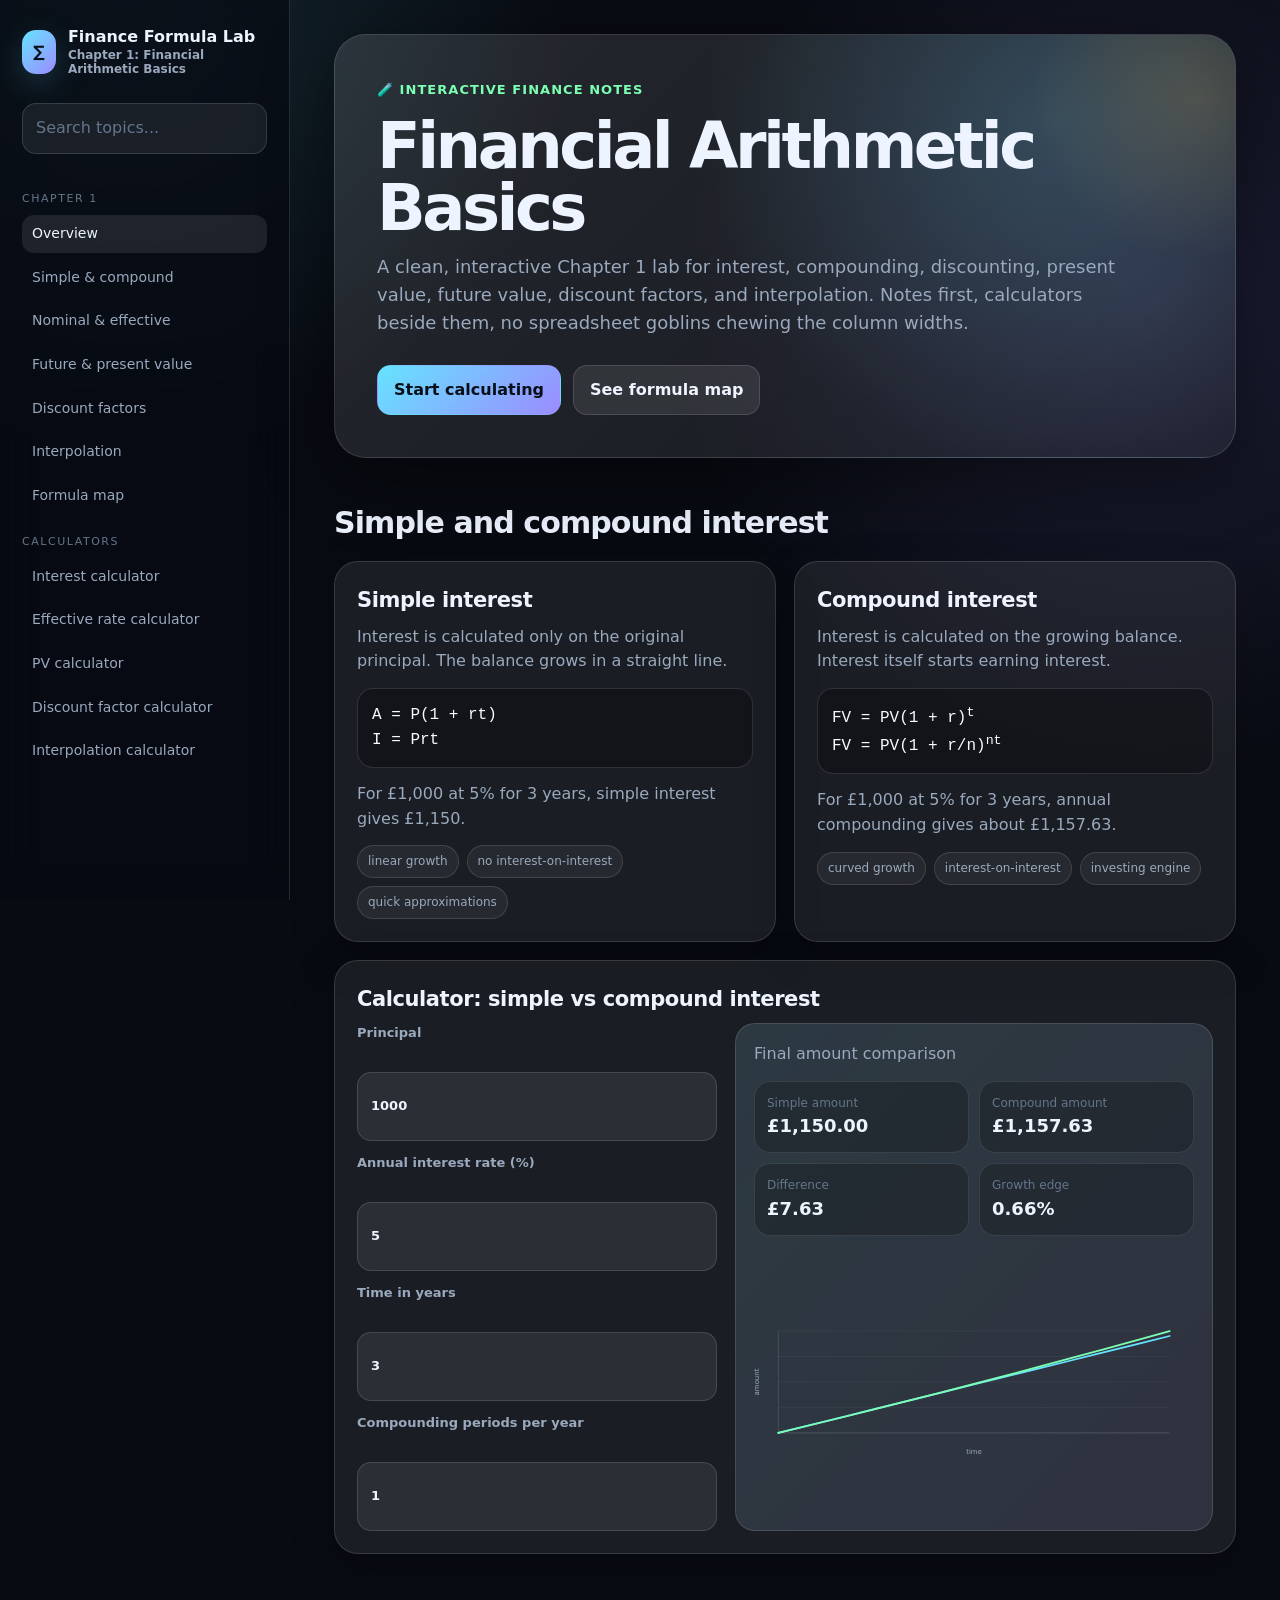
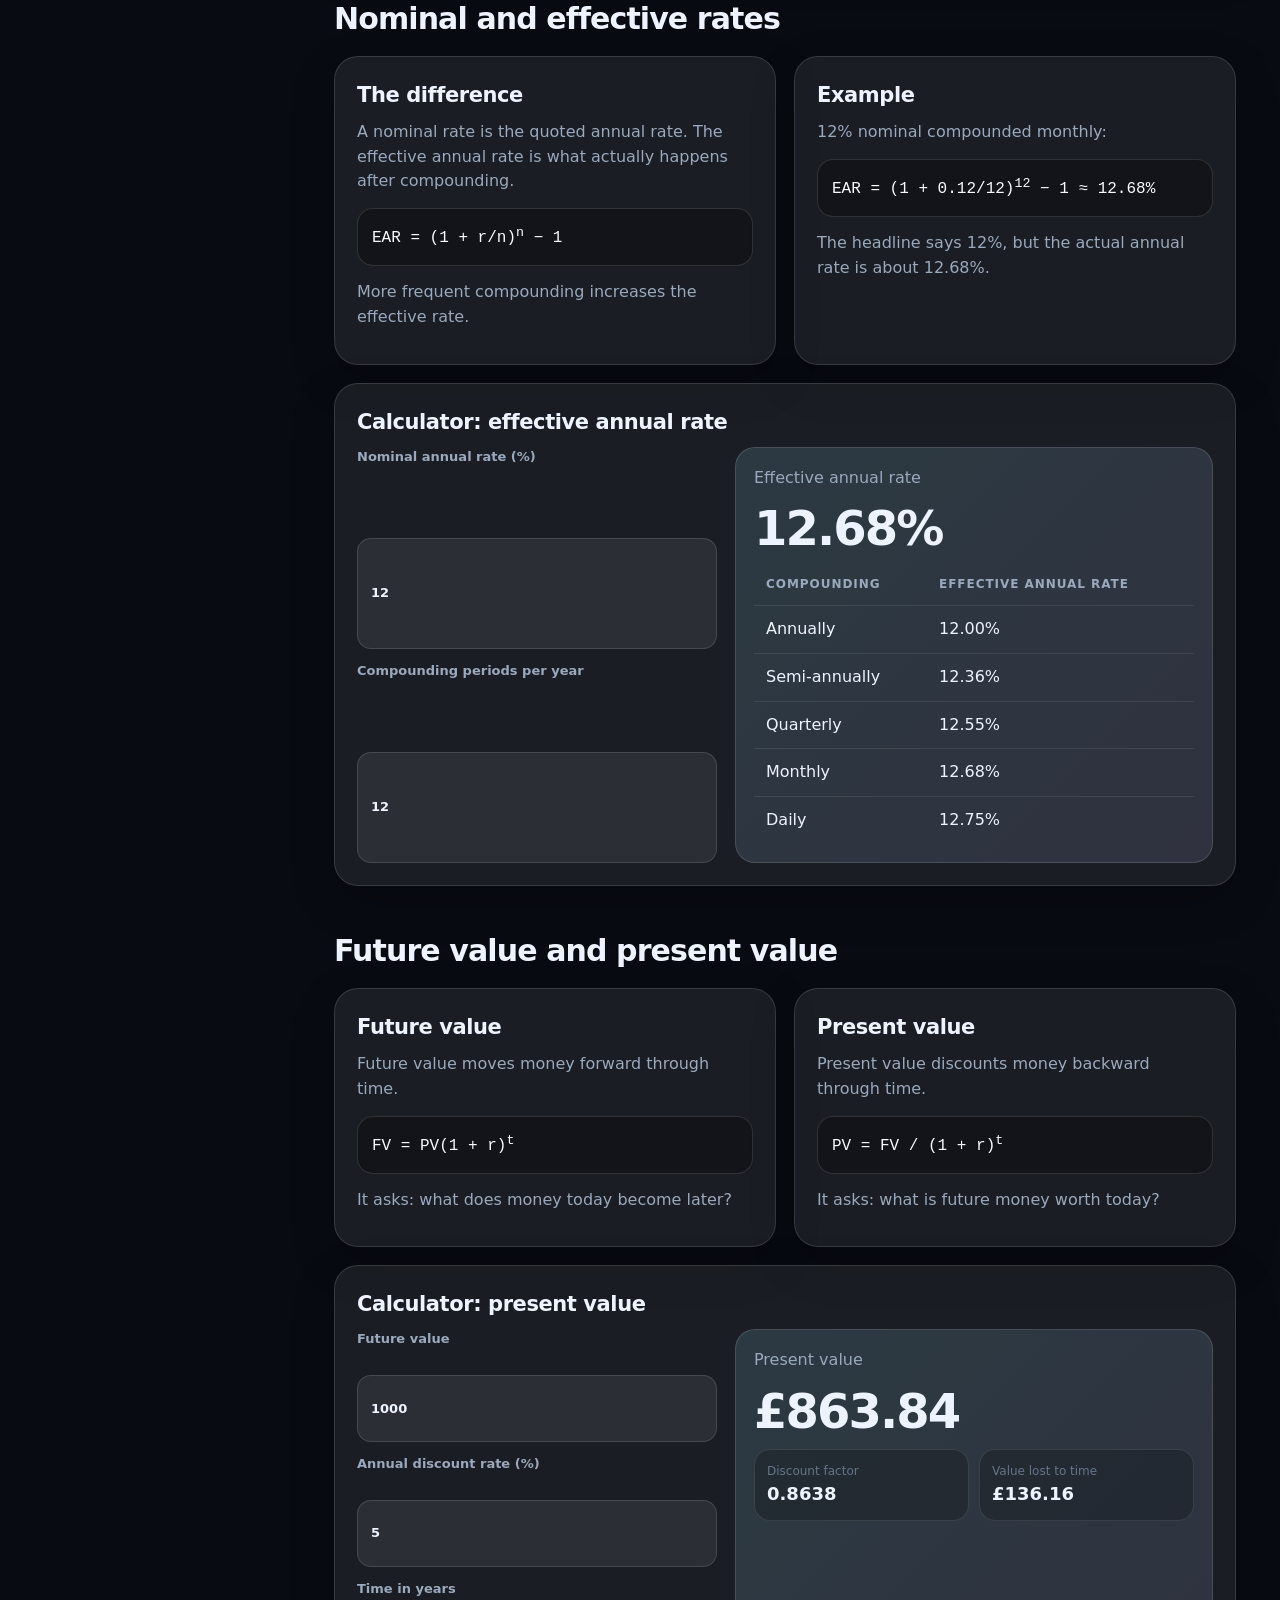
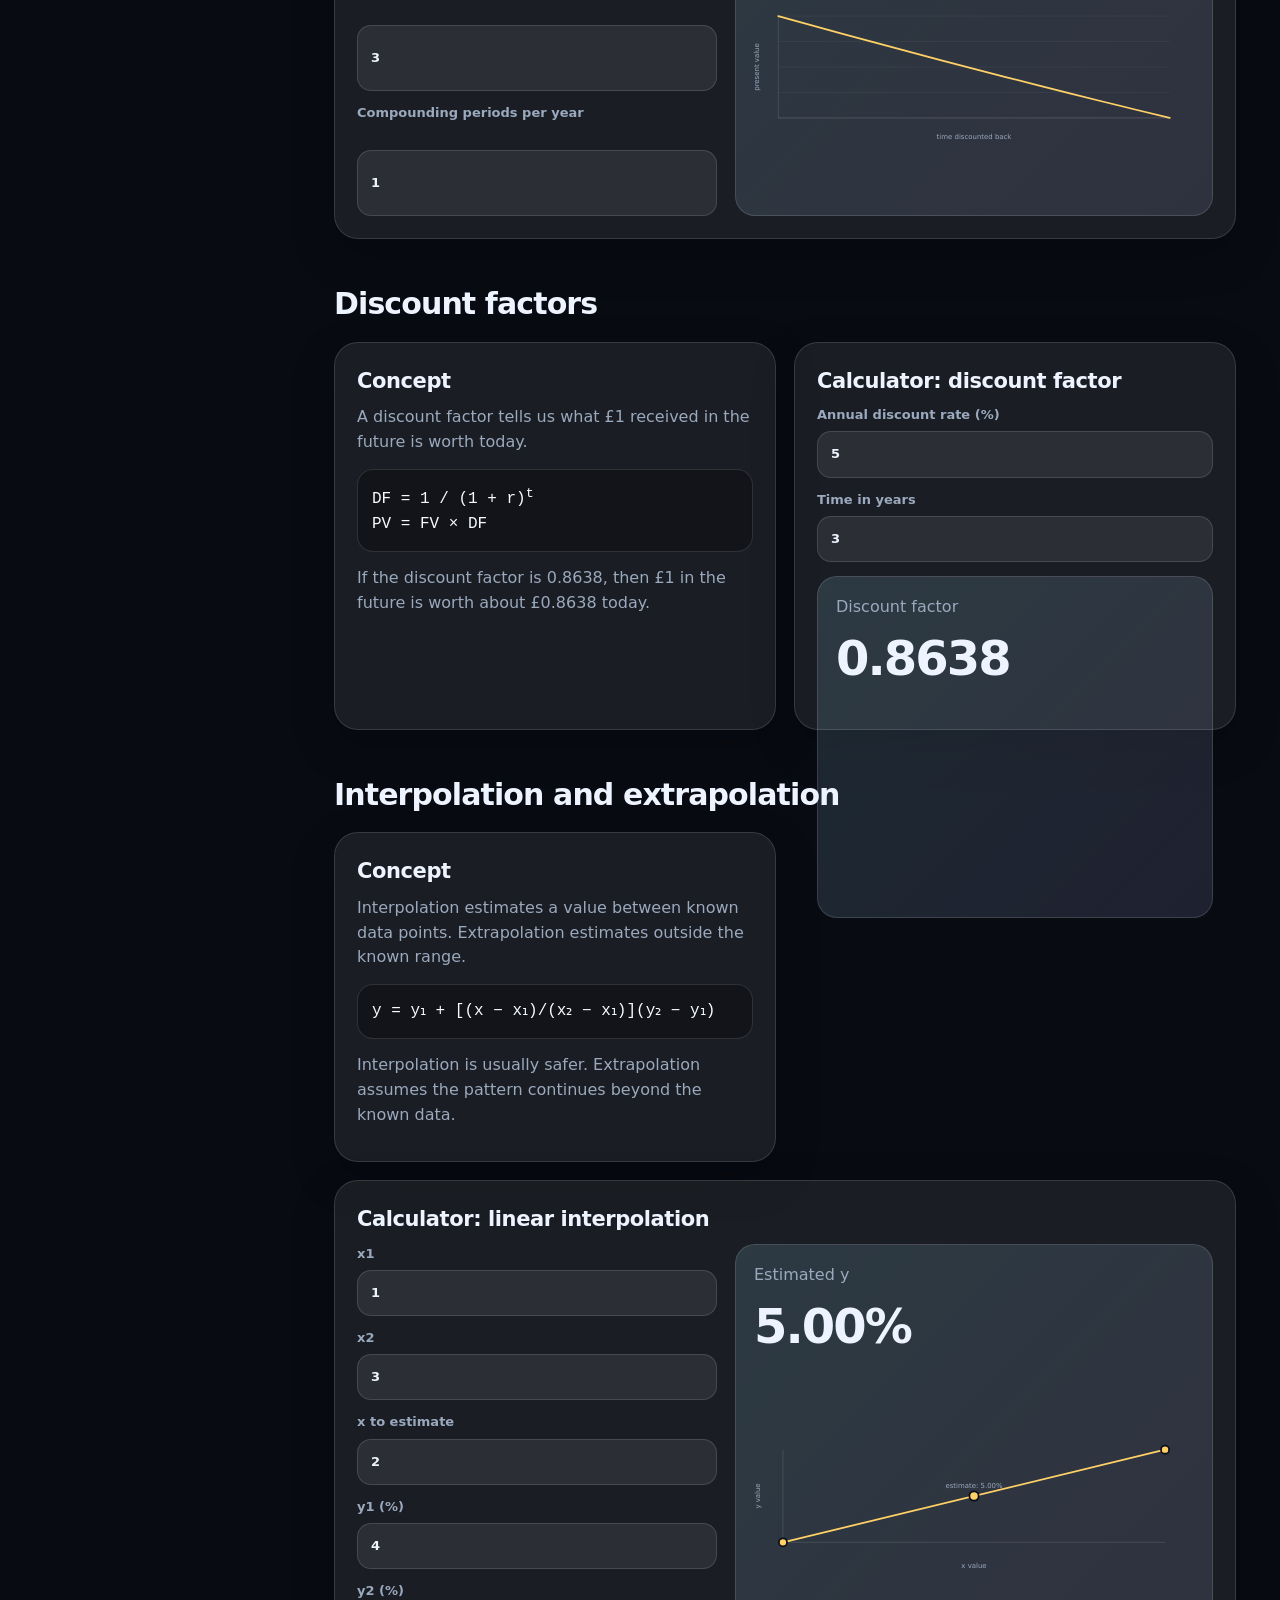
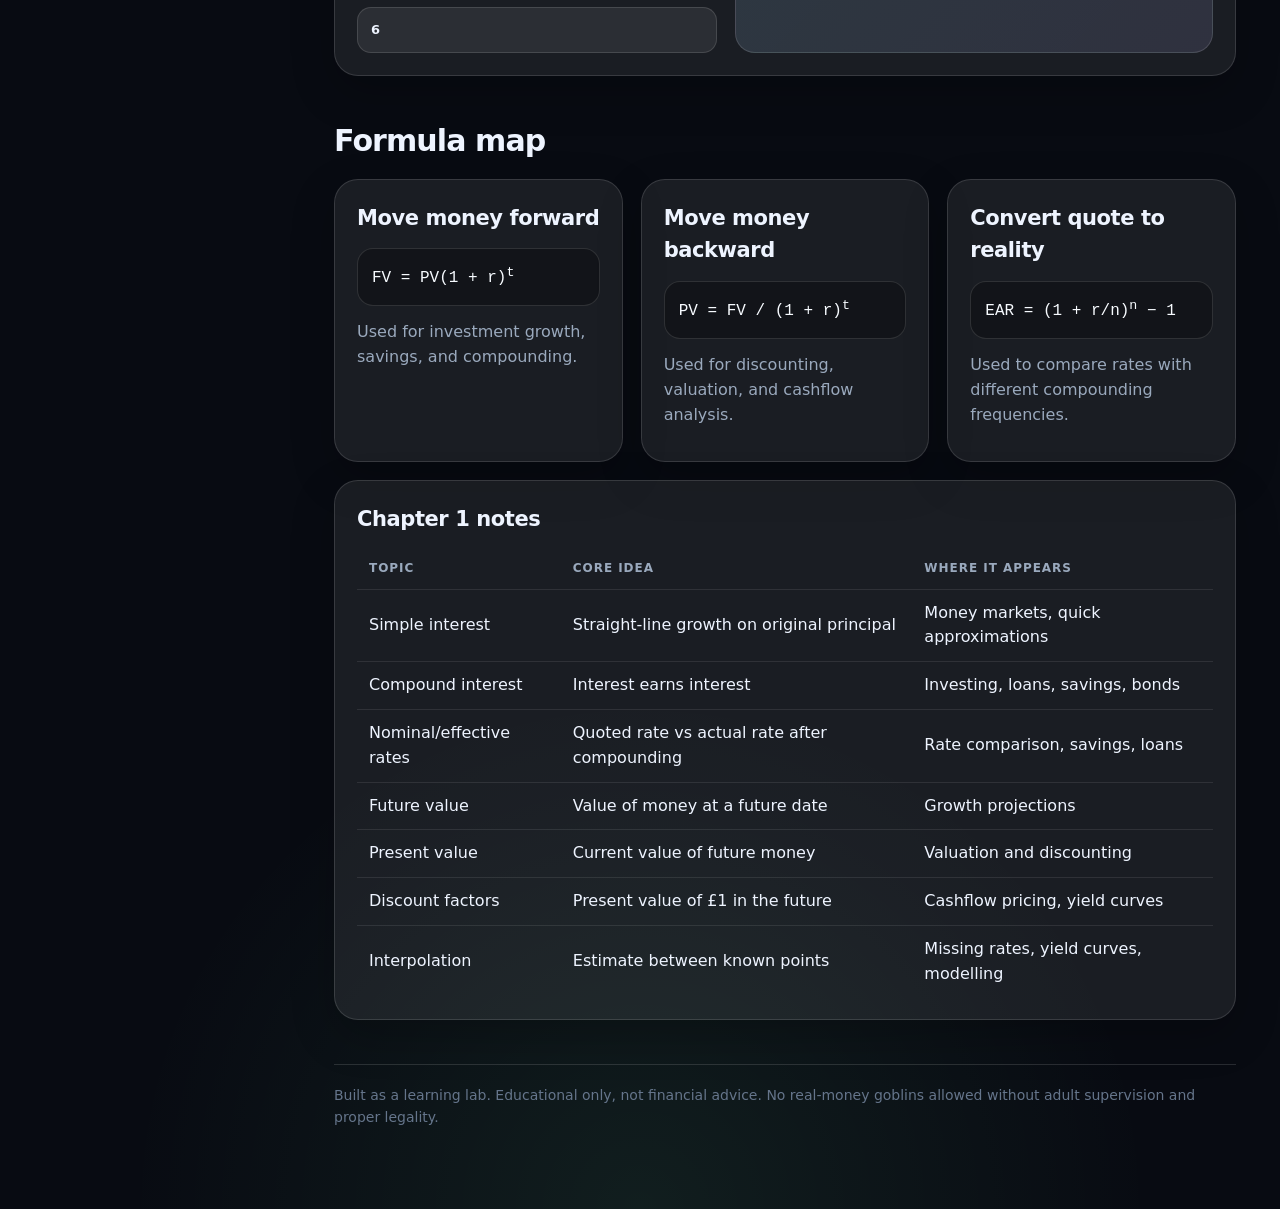
==== index.html @ b5449aef "Rename index(3).html to index.html" ====
<!doctype html>
<html lang="en">
<head>
  <meta charset="utf-8" />
  <meta name="viewport" content="width=device-width, initial-scale=1" />
  <title>Finance Formula Lab | Chapter 1</title>
  <meta name="description" content="Interactive Chapter 1 finance arithmetic notes and calculators." />

  <style>
    :root {
      --bg: #080b12;
      --panel: rgba(255,255,255,0.075);
      --panel-2: rgba(255,255,255,0.11);
      --panel-3: rgba(255,255,255,0.16);
      --text: #eef4ff;
      --muted: #9aa9bd;
      --faint: #65758b;
      --line: rgba(255,255,255,0.13);
      --blue: #66e3ff;
      --violet: #9b8cff;
      --green: #7CFFB2;
      --gold: #ffd166;
      --red: #ff6b7a;
      --shadow: 0 20px 70px rgba(0,0,0,0.45);
      --radius: 24px;
      --mono: ui-monospace, SFMono-Regular, Menlo, Monaco, Consolas, "Liberation Mono", monospace;
      --sans: Inter, ui-sans-serif, system-ui, -apple-system, BlinkMacSystemFont, "Segoe UI", sans-serif;
    }

    * { box-sizing: border-box; }
    html { scroll-behavior: smooth; }
    body {
      margin: 0;
      font-family: var(--sans);
      background:
        radial-gradient(circle at 10% 0%, rgba(102, 227, 255, 0.13), transparent 28rem),
        radial-gradient(circle at 90% 5%, rgba(155, 140, 255, 0.14), transparent 30rem),
        radial-gradient(circle at 50% 100%, rgba(124, 255, 178, 0.08), transparent 32rem),
        var(--bg);
      color: var(--text);
      line-height: 1.55;
    }

    a { color: inherit; text-decoration: none; }
    .shell { min-height: 100vh; display: grid; grid-template-columns: 290px 1fr; }
    .sidebar {
      position: sticky;
      top: 0;
      height: 100vh;
      padding: 28px 22px;
      border-right: 1px solid var(--line);
      background: rgba(8, 11, 18, 0.72);
      backdrop-filter: blur(22px);
      overflow-y: auto;
    }

    .brand {
      display: flex;
      align-items: center;
      gap: 12px;
      margin-bottom: 26px;
    }
    .logo {
      width: 44px;
      height: 44px;
      display: grid;
      place-items: center;
      border-radius: 14px;
      background: linear-gradient(135deg, var(--blue), var(--violet));
      color: #071018;
      font-weight: 900;
      box-shadow: 0 10px 30px rgba(102,227,255,0.18);
    }
    .brand h1 { font-size: 16px; line-height: 1.15; margin: 0; }
    .brand span { display: block; color: var(--muted); font-size: 12px; margin-top: 3px; }

    .search {
      width: 100%;
      padding: 12px 13px;
      border-radius: 14px;
      border: 1px solid var(--line);
      background: rgba(255,255,255,0.07);
      color: var(--text);
      outline: none;
      margin-bottom: 18px;
    }
    .search::placeholder { color: var(--faint); }

    .nav-title {
      font-size: 11px;
      color: var(--faint);
      text-transform: uppercase;
      letter-spacing: .14em;
      margin: 18px 0 8px;
    }
    .nav {
      display: grid;
      gap: 6px;
    }
    .nav a {
      color: var(--muted);
      padding: 8px 10px;
      border-radius: 12px;
      font-size: 14px;
    }
    .nav a:hover,
    .nav a.active {
      background: rgba(255,255,255,0.09);
      color: var(--text);
    }

    main {
      padding: 34px 44px 80px;
      max-width: 1240px;
      width: 100%;
      margin: 0 auto;
    }

    .hero {
      padding: 42px;
      border: 1px solid var(--line);
      background:
        linear-gradient(135deg, rgba(255,255,255,0.12), rgba(255,255,255,0.055)),
        radial-gradient(circle at 80% 20%, rgba(102,227,255,.18), transparent 22rem);
      border-radius: calc(var(--radius) + 8px);
      box-shadow: var(--shadow);
      position: relative;
      overflow: hidden;
    }
    .hero::after {
      content: "";
      position: absolute;
      width: 340px;
      height: 340px;
      border-radius: 999px;
      background: radial-gradient(circle, rgba(255,209,102,.16), transparent 68%);
      right: -130px;
      top: -110px;
      pointer-events: none;
    }
    .eyebrow {
      display: inline-flex;
      gap: 8px;
      align-items: center;
      color: var(--green);
      font-size: 13px;
      font-weight: 700;
      letter-spacing: .08em;
      text-transform: uppercase;
      margin-bottom: 16px;
    }
    .hero h2 {
      font-size: clamp(34px, 5vw, 68px);
      margin: 0 0 14px;
      line-height: .96;
      letter-spacing: -0.055em;
    }
    .hero p {
      max-width: 760px;
      color: var(--muted);
      font-size: 18px;
      margin: 0;
    }
    .hero-actions {
      display: flex;
      gap: 12px;
      flex-wrap: wrap;
      margin-top: 28px;
    }
    .button {
      border: 1px solid var(--line);
      background: rgba(255,255,255,0.09);
      padding: 12px 16px;
      border-radius: 14px;
      color: var(--text);
      font-weight: 800;
      cursor: pointer;
      transition: transform .15s ease, background .15s ease;
    }
    .button:hover { transform: translateY(-1px); background: rgba(255,255,255,0.14); }
    .button.primary {
      background: linear-gradient(135deg, var(--blue), var(--violet));
      color: #071018;
      border-color: transparent;
    }

    .section {
      margin-top: 34px;
      padding-top: 8px;
    }
    .section h3 {
      font-size: 30px;
      margin: 0 0 14px;
      letter-spacing: -0.03em;
    }
    .grid {
      display: grid;
      grid-template-columns: repeat(12, 1fr);
      gap: 18px;
    }
    .card {
      grid-column: span 6;
      border: 1px solid var(--line);
      background: var(--panel);
      border-radius: var(--radius);
      padding: 22px;
      box-shadow: 0 16px 44px rgba(0,0,0,0.22);
    }
    .card.full { grid-column: 1 / -1; }
    .card.third { grid-column: span 4; }
    .card h4 {
      font-size: 21px;
      margin: 0 0 8px;
      letter-spacing: -0.02em;
    }
    .card p { color: var(--muted); margin: 0 0 12px; }
    .formula {
      font-family: var(--mono);
      background: rgba(0,0,0,0.28);
      border: 1px solid rgba(255,255,255,0.12);
      border-radius: 16px;
      padding: 14px;
      color: #f7fbff;
      overflow-x: auto;
      margin: 14px 0;
    }
    .pill-row { display: flex; flex-wrap: wrap; gap: 8px; margin-top: 14px; }
    .pill {
      font-size: 12px;
      color: var(--muted);
      border: 1px solid var(--line);
      background: rgba(255,255,255,0.055);
      padding: 6px 10px;
      border-radius: 999px;
    }

    .calc {
      display: grid;
      grid-template-columns: minmax(260px, 360px) 1fr;
      gap: 18px;
      align-items: stretch;
    }
    .inputs {
      display: grid;
      gap: 12px;
    }
    label {
      display: grid;
      gap: 6px;
      color: var(--muted);
      font-size: 13px;
      font-weight: 700;
    }
    input {
      width: 100%;
      padding: 12px 13px;
      border-radius: 14px;
      border: 1px solid var(--line);
      background: rgba(255,255,255,0.08);
      color: var(--text);
      outline: none;
      font: inherit;
    }
    input:focus { border-color: rgba(102,227,255,0.55); box-shadow: 0 0 0 4px rgba(102,227,255,0.08); }
    .result-panel {
      border: 1px solid var(--line);
      background:
        linear-gradient(135deg, rgba(102,227,255,0.09), rgba(155,140,255,0.08)),
        rgba(255,255,255,0.055);
      border-radius: 20px;
      padding: 18px;
      min-height: 100%;
    }
    .big-number {
      font-size: clamp(28px, 4vw, 48px);
      line-height: 1;
      letter-spacing: -0.04em;
      margin: 8px 0 6px;
      font-weight: 900;
    }
    .sub-number { color: var(--muted); margin-bottom: 14px; }
    .mini-grid {
      display: grid;
      grid-template-columns: repeat(2, minmax(0,1fr));
      gap: 10px;
      margin-top: 14px;
    }
    .metric {
      padding: 12px;
      border-radius: 16px;
      background: rgba(0,0,0,0.22);
      border: 1px solid rgba(255,255,255,0.1);
    }
    .metric span { display: block; color: var(--faint); font-size: 12px; }
    .metric strong { font-size: 18px; }

    svg.chart {
      width: 100%;
      height: 260px;
      display: block;
      overflow: visible;
      margin-top: 16px;
    }
    .axis { stroke: rgba(255,255,255,0.20); stroke-width: 1; }
    .gridline { stroke: rgba(255,255,255,0.08); stroke-width: 1; }
    .line-blue { fill: none; stroke: var(--blue); stroke-width: 3; stroke-linecap: round; stroke-linejoin: round; }
    .line-green { fill: none; stroke: var(--green); stroke-width: 3; stroke-linecap: round; stroke-linejoin: round; }
    .line-gold { fill: none; stroke: var(--gold); stroke-width: 3; stroke-linecap: round; stroke-linejoin: round; }
    .dot { fill: var(--gold); stroke: #0b0f17; stroke-width: 3; }
    .chart-label { fill: var(--muted); font: 12px var(--sans); }

    table {
      width: 100%;
      border-collapse: collapse;
      margin-top: 12px;
      overflow: hidden;
      border-radius: 16px;
    }
    th, td {
      padding: 11px 12px;
      border-bottom: 1px solid rgba(255,255,255,0.09);
      text-align: left;
    }
    th { color: var(--muted); font-size: 12px; text-transform: uppercase; letter-spacing: .08em; }
    td { color: var(--text); }
    tr:last-child td { border-bottom: 0; }

    .note {
      border-left: 4px solid var(--blue);
      padding: 12px 14px;
      background: rgba(102,227,255,0.07);
      border-radius: 0 16px 16px 0;
      color: var(--muted);
    }

    .footer {
      margin-top: 44px;
      color: var(--faint);
      border-top: 1px solid var(--line);
      padding-top: 20px;
      font-size: 14px;
    }

    @media (max-width: 980px) {
      .shell { grid-template-columns: 1fr; }
      .sidebar { position: relative; height: auto; }
      main { padding: 22px; }
      .card, .card.third { grid-column: 1 / -1; }
      .calc { grid-template-columns: 1fr; }
    }
  </style>
</head>

<body>
  <div class="shell">
    <aside class="sidebar">
      <div class="brand">
        <div class="logo">∑</div>
        <h1>Finance Formula Lab <span>Chapter 1: Financial Arithmetic Basics</span></h1>
      </div>

      <input class="search" id="searchBox" placeholder="Search topics..." />

      <div class="nav-title">Chapter 1</div>
      <nav class="nav" id="nav">
        <a href="#overview">Overview</a>
        <a href="#simple-compound">Simple & compound</a>
        <a href="#nominal-effective">Nominal & effective</a>
        <a href="#fv-pv">Future & present value</a>
        <a href="#discount-factors">Discount factors</a>
        <a href="#interpolation">Interpolation</a>
        <a href="#glossary">Formula map</a>
      </nav>

      <div class="nav-title">Calculators</div>
      <nav class="nav">
        <a href="#calc-simple-compound">Interest calculator</a>
        <a href="#calc-effective">Effective rate calculator</a>
        <a href="#calc-pv">PV calculator</a>
        <a href="#calc-discount">Discount factor calculator</a>
        <a href="#calc-interpolation">Interpolation calculator</a>
      </nav>
    </aside>

    <main>
      <section class="hero" id="overview">
        <div class="eyebrow">🧪 Interactive finance notes</div>
        <h2>Financial Arithmetic Basics</h2>
        <p>
          A clean, interactive Chapter 1 lab for interest, compounding, discounting,
          present value, future value, discount factors, and interpolation. Notes first,
          calculators beside them, no spreadsheet goblins chewing the column widths.
        </p>
        <div class="hero-actions">
          <a class="button primary" href="#calc-simple-compound">Start calculating</a>
          <a class="button" href="#glossary">See formula map</a>
        </div>
      </section>

      <section class="section" id="simple-compound" data-topic="simple compound interest">
        <h3>Simple and compound interest</h3>
        <div class="grid">
          <article class="card">
            <h4>Simple interest</h4>
            <p>Interest is calculated only on the original principal. The balance grows in a straight line.</p>
            <div class="formula">A = P(1 + rt)<br>I = Prt</div>
            <p>For £1,000 at 5% for 3 years, simple interest gives £1,150.</p>
            <div class="pill-row">
              <span class="pill">linear growth</span>
              <span class="pill">no interest-on-interest</span>
              <span class="pill">quick approximations</span>
            </div>
          </article>

          <article class="card">
            <h4>Compound interest</h4>
            <p>Interest is calculated on the growing balance. Interest itself starts earning interest.</p>
            <div class="formula">FV = PV(1 + r)<sup>t</sup><br>FV = PV(1 + r/n)<sup>nt</sup></div>
            <p>For £1,000 at 5% for 3 years, annual compounding gives about £1,157.63.</p>
            <div class="pill-row">
              <span class="pill">curved growth</span>
              <span class="pill">interest-on-interest</span>
              <span class="pill">investing engine</span>
            </div>
          </article>

          <article class="card full" id="calc-simple-compound">
            <h4>Calculator: simple vs compound interest</h4>
            <div class="calc">
              <div class="inputs">
                <label>Principal
                  <input id="sc-principal" type="number" value="1000" step="50">
                </label>
                <label>Annual interest rate (%)
                  <input id="sc-rate" type="number" value="5" step="0.1">
                </label>
                <label>Time in years
                  <input id="sc-years" type="number" value="3" step="0.5">
                </label>
                <label>Compounding periods per year
                  <input id="sc-compounds" type="number" value="1" min="1" step="1">
                </label>
              </div>
              <div class="result-panel">
                <div class="sub-number">Final amount comparison</div>
                <div class="mini-grid">
                  <div class="metric"><span>Simple amount</span><strong id="sc-simple">£0.00</strong></div>
                  <div class="metric"><span>Compound amount</span><strong id="sc-compound">£0.00</strong></div>
                  <div class="metric"><span>Difference</span><strong id="sc-diff">£0.00</strong></div>
                  <div class="metric"><span>Growth edge</span><strong id="sc-edge">0.00%</strong></div>
                </div>
                <svg class="chart" id="sc-chart" viewBox="0 0 760 260" role="img" aria-label="Interest growth chart"></svg>
              </div>
            </div>
          </article>
        </div>
      </section>

      <section class="section" id="nominal-effective" data-topic="nominal effective rates">
        <h3>Nominal and effective rates</h3>
        <div class="grid">
          <article class="card">
            <h4>The difference</h4>
            <p>A nominal rate is the quoted annual rate. The effective annual rate is what actually happens after compounding.</p>
            <div class="formula">EAR = (1 + r/n)<sup>n</sup> − 1</div>
            <p>More frequent compounding increases the effective rate.</p>
          </article>

          <article class="card">
            <h4>Example</h4>
            <p>12% nominal compounded monthly:</p>
            <div class="formula">EAR = (1 + 0.12/12)<sup>12</sup> − 1 ≈ 12.68%</div>
            <p>The headline says 12%, but the actual annual rate is about 12.68%.</p>
          </article>

          <article class="card full" id="calc-effective">
            <h4>Calculator: effective annual rate</h4>
            <div class="calc">
              <div class="inputs">
                <label>Nominal annual rate (%)
                  <input id="er-rate" type="number" value="12" step="0.1">
                </label>
                <label>Compounding periods per year
                  <input id="er-n" type="number" value="12" min="1" step="1">
                </label>
              </div>
              <div class="result-panel">
                <div class="sub-number">Effective annual rate</div>
                <div class="big-number" id="er-output">0.00%</div>
                <table>
                  <thead><tr><th>Compounding</th><th>Effective annual rate</th></tr></thead>
                  <tbody id="er-table"></tbody>
                </table>
              </div>
            </div>
          </article>
        </div>
      </section>

      <section class="section" id="fv-pv" data-topic="future value present value time value of money">
        <h3>Future value and present value</h3>
        <div class="grid">
          <article class="card">
            <h4>Future value</h4>
            <p>Future value moves money forward through time.</p>
            <div class="formula">FV = PV(1 + r)<sup>t</sup></div>
            <p>It asks: what does money today become later?</p>
          </article>

          <article class="card">
            <h4>Present value</h4>
            <p>Present value discounts money backward through time.</p>
            <div class="formula">PV = FV / (1 + r)<sup>t</sup></div>
            <p>It asks: what is future money worth today?</p>
          </article>

          <article class="card full" id="calc-pv">
            <h4>Calculator: present value</h4>
            <div class="calc">
              <div class="inputs">
                <label>Future value
                  <input id="pv-fv" type="number" value="1000" step="50">
                </label>
                <label>Annual discount rate (%)
                  <input id="pv-rate" type="number" value="5" step="0.1">
                </label>
                <label>Time in years
                  <input id="pv-years" type="number" value="3" step="0.5">
                </label>
                <label>Compounding periods per year
                  <input id="pv-n" type="number" value="1" min="1" step="1">
                </label>
              </div>
              <div class="result-panel">
                <div class="sub-number">Present value</div>
                <div class="big-number" id="pv-output">£0.00</div>
                <div class="mini-grid">
                  <div class="metric"><span>Discount factor</span><strong id="pv-df">0.0000</strong></div>
                  <div class="metric"><span>Value lost to time</span><strong id="pv-loss">£0.00</strong></div>
                </div>
                <svg class="chart" id="pv-chart" viewBox="0 0 760 260" role="img" aria-label="Present value chart"></svg>
              </div>
            </div>
          </article>
        </div>
      </section>

      <section class="section" id="discount-factors" data-topic="discount factors">
        <h3>Discount factors</h3>
        <div class="grid">
          <article class="card">
            <h4>Concept</h4>
            <p>A discount factor tells us what £1 received in the future is worth today.</p>
            <div class="formula">DF = 1 / (1 + r)<sup>t</sup><br>PV = FV × DF</div>
            <p>If the discount factor is 0.8638, then £1 in the future is worth about £0.8638 today.</p>
          </article>

          <article class="card" id="calc-discount">
            <h4>Calculator: discount factor</h4>
            <div class="inputs">
              <label>Annual discount rate (%)
                <input id="df-rate" type="number" value="5" step="0.1">
              </label>
              <label>Time in years
                <input id="df-years" type="number" value="3" step="0.5">
              </label>
            </div>
            <div class="result-panel" style="margin-top:14px">
              <div class="sub-number">Discount factor</div>
              <div class="big-number" id="df-output">0.0000</div>
            </div>
          </article>
        </div>
      </section>

      <section class="section" id="interpolation" data-topic="interpolation extrapolation">
        <h3>Interpolation and extrapolation</h3>
        <div class="grid">
          <article class="card">
            <h4>Concept</h4>
            <p>Interpolation estimates a value between known data points. Extrapolation estimates outside the known range.</p>
            <div class="formula">y = y₁ + [(x − x₁)/(x₂ − x₁)](y₂ − y₁)</div>
            <p>Interpolation is usually safer. Extrapolation assumes the pattern continues beyond the known data.</p>
          </article>

          <article class="card full" id="calc-interpolation">
            <h4>Calculator: linear interpolation</h4>
            <div class="calc">
              <div class="inputs">
                <label>x1
                  <input id="ip-x1" type="number" value="1" step="0.1">
                </label>
                <label>x2
                  <input id="ip-x2" type="number" value="3" step="0.1">
                </label>
                <label>x to estimate
                  <input id="ip-x" type="number" value="2" step="0.1">
                </label>
                <label>y1 (%)
                  <input id="ip-y1" type="number" value="4" step="0.1">
                </label>
                <label>y2 (%)
                  <input id="ip-y2" type="number" value="6" step="0.1">
                </label>
              </div>
              <div class="result-panel">
                <div class="sub-number">Estimated y</div>
                <div class="big-number" id="ip-output">0.00%</div>
                <svg class="chart" id="ip-chart" viewBox="0 0 760 260" role="img" aria-label="Interpolation chart"></svg>
              </div>
            </div>
          </article>
        </div>
      </section>

      <section class="section" id="glossary" data-topic="formula map variables chapter">
        <h3>Formula map</h3>
        <div class="grid">
          <article class="card third">
            <h4>Move money forward</h4>
            <div class="formula">FV = PV(1 + r)<sup>t</sup></div>
            <p>Used for investment growth, savings, and compounding.</p>
          </article>
          <article class="card third">
            <h4>Move money backward</h4>
            <div class="formula">PV = FV / (1 + r)<sup>t</sup></div>
            <p>Used for discounting, valuation, and cashflow analysis.</p>
          </article>
          <article class="card third">
            <h4>Convert quote to reality</h4>
            <div class="formula">EAR = (1 + r/n)<sup>n</sup> − 1</div>
            <p>Used to compare rates with different compounding frequencies.</p>
          </article>

          <article class="card full">
            <h4>Chapter 1 notes</h4>
            <table>
              <thead><tr><th>Topic</th><th>Core idea</th><th>Where it appears</th></tr></thead>
              <tbody>
                <tr><td>Simple interest</td><td>Straight-line growth on original principal</td><td>Money markets, quick approximations</td></tr>
                <tr><td>Compound interest</td><td>Interest earns interest</td><td>Investing, loans, savings, bonds</td></tr>
                <tr><td>Nominal/effective rates</td><td>Quoted rate vs actual rate after compounding</td><td>Rate comparison, savings, loans</td></tr>
                <tr><td>Future value</td><td>Value of money at a future date</td><td>Growth projections</td></tr>
                <tr><td>Present value</td><td>Current value of future money</td><td>Valuation and discounting</td></tr>
                <tr><td>Discount factors</td><td>Present value of £1 in the future</td><td>Cashflow pricing, yield curves</td></tr>
                <tr><td>Interpolation</td><td>Estimate between known points</td><td>Missing rates, yield curves, modelling</td></tr>
              </tbody>
            </table>
          </article>
        </div>
      </section>

      <div class="footer">
        Built as a learning lab. Educational only, not financial advice. No real-money goblins allowed without adult supervision and proper legality.
      </div>
    </main>
  </div>

  <script>
    const money = new Intl.NumberFormat("en-GB", { style: "currency", currency: "GBP" });
    const pct = (x, dp = 2) => `${(x * 100).toFixed(dp)}%`;
    const num = (id) => Number(document.getElementById(id).value || 0);

    function pointsToPath(points, w=700, h=200, pad=30) {
      const xs = points.map(p => p.x), ys = points.map(p => p.y);
      const minX = Math.min(...xs), maxX = Math.max(...xs);
      const minY = Math.min(...ys), maxY = Math.max(...ys);
      const spanX = maxX - minX || 1;
      const spanY = maxY - minY || 1;
      return points.map((p, i) => {
        const x = pad + ((p.x - minX) / spanX) * (w - pad * 2);
        const y = pad + (1 - ((p.y - minY) / spanY)) * (h - pad * 2);
        return `${i === 0 ? "M" : "L"} ${x.toFixed(2)} ${y.toFixed(2)}`;
      }).join(" ");
    }

    function drawLineChart(svgId, series, labels = {}) {
      const svg = document.getElementById(svgId);
      const w = 760, h = 260, pad = 42;
      const all = series.flatMap(s => s.points);
      const xs = all.map(p => p.x), ys = all.map(p => p.y);
      const minX = Math.min(...xs), maxX = Math.max(...xs);
      const minY = Math.min(...ys), maxY = Math.max(...ys);
      const safeSpanY = (maxY - minY) || 1;

      function sx(x) { return pad + ((x - minX) / ((maxX - minX) || 1)) * (w - pad * 2); }
      function sy(y) { return pad + (1 - ((y - minY) / safeSpanY)) * (h - pad * 2); }

      let html = "";
      for (let i = 0; i <= 4; i++) {
        const y = pad + i * ((h - pad * 2) / 4);
        html += `<line class="gridline" x1="${pad}" y1="${y}" x2="${w-pad}" y2="${y}"></line>`;
      }
      html += `<line class="axis" x1="${pad}" y1="${h-pad}" x2="${w-pad}" y2="${h-pad}"></line>`;
      html += `<line class="axis" x1="${pad}" y1="${pad}" x2="${pad}" y2="${h-pad}"></line>`;

      for (const s of series) {
        const d = s.points.map((p, i) => `${i ? "L" : "M"} ${sx(p.x).toFixed(2)} ${sy(p.y).toFixed(2)}`).join(" ");
        html += `<path class="${s.className}" d="${d}"></path>`;
      }

      if (labels.x) html += `<text class="chart-label" x="${w/2}" y="${h-6}" text-anchor="middle">${labels.x}</text>`;
      if (labels.y) html += `<text class="chart-label" x="8" y="${h/2}" transform="rotate(-90 8 ${h/2})" text-anchor="middle">${labels.y}</text>`;

      svg.innerHTML = html;
    }

    function drawInterpolationChart() {
      const x1 = num("ip-x1"), x2 = num("ip-x2"), x = num("ip-x");
      const y1 = num("ip-y1"), y2 = num("ip-y2");
      const y = y1 + ((x - x1) / (x2 - x1 || 1)) * (y2 - y1);
      document.getElementById("ip-output").textContent = `${y.toFixed(2)}%`;

      const svg = document.getElementById("ip-chart");
      const w = 760, h = 260, pad = 50;
      const minX = Math.min(x1, x2, x), maxX = Math.max(x1, x2, x);
      const minY = Math.min(y1, y2, y), maxY = Math.max(y1, y2, y);
      const sx = val => pad + ((val - minX) / ((maxX - minX) || 1)) * (w - pad*2);
      const sy = val => pad + (1 - ((val - minY) / ((maxY - minY) || 1))) * (h - pad*2);

      svg.innerHTML = `
        <line class="axis" x1="${pad}" y1="${h-pad}" x2="${w-pad}" y2="${h-pad}"></line>
        <line class="axis" x1="${pad}" y1="${pad}" x2="${pad}" y2="${h-pad}"></line>
        <path class="line-gold" d="M ${sx(x1)} ${sy(y1)} L ${sx(x2)} ${sy(y2)}"></path>
        <circle class="dot" cx="${sx(x1)}" cy="${sy(y1)}" r="7"></circle>
        <circle class="dot" cx="${sx(x2)}" cy="${sy(y2)}" r="7"></circle>
        <circle class="dot" cx="${sx(x)}" cy="${sy(y)}" r="8"></circle>
        <text class="chart-label" x="${sx(x)}" y="${sy(y)-14}" text-anchor="middle">estimate: ${y.toFixed(2)}%</text>
        <text class="chart-label" x="${w/2}" y="${h-6}" text-anchor="middle">x value</text>
        <text class="chart-label" x="10" y="${h/2}" transform="rotate(-90 10 ${h/2})" text-anchor="middle">y value</text>
      `;
    }

    function updateSimpleCompound() {
      const P = num("sc-principal");
      const r = num("sc-rate") / 100;
      const t = num("sc-years");
      const n = Math.max(num("sc-compounds"), 1);

      const simple = P * (1 + r * t);
      const compound = P * Math.pow(1 + r / n, n * t);
      const diff = compound - simple;

      document.getElementById("sc-simple").textContent = money.format(simple);
      document.getElementById("sc-compound").textContent = money.format(compound);
      document.getElementById("sc-diff").textContent = money.format(diff);
      document.getElementById("sc-edge").textContent = pct(diff / simple);

      const steps = Math.max(2, Math.ceil(t * 4));
      const simplePts = [], compPts = [];
      for (let i = 0; i <= steps; i++) {
        const year = (t / steps) * i;
        simplePts.push({ x: year, y: P * (1 + r * year) });
        compPts.push({ x: year, y: P * Math.pow(1 + r / n, n * year) });
      }
      drawLineChart("sc-chart", [
        { points: simplePts, className: "line-blue" },
        { points: compPts, className: "line-green" }
      ], { x: "time", y: "amount" });
    }

    function updateEffectiveRate() {
      const r = num("er-rate") / 100;
      const n = Math.max(num("er-n"), 1);
      const ear = Math.pow(1 + r/n, n) - 1;
      document.getElementById("er-output").textContent = pct(ear);

      const options = [
        ["Annually", 1],
        ["Semi-annually", 2],
        ["Quarterly", 4],
        ["Monthly", 12],
        ["Daily", 365]
      ];
      document.getElementById("er-table").innerHTML = options.map(([name, periods]) => {
        const value = Math.pow(1 + r/periods, periods) - 1;
        return `<tr><td>${name}</td><td>${pct(value)}</td></tr>`;
      }).join("");
    }

    function updatePV() {
      const FV = num("pv-fv");
      const r = num("pv-rate") / 100;
      const t = num("pv-years");
      const n = Math.max(num("pv-n"), 1);
      const df = 1 / Math.pow(1 + r/n, n*t);
      const pv = FV * df;
      document.getElementById("pv-output").textContent = money.format(pv);
      document.getElementById("pv-df").textContent = df.toFixed(4);
      document.getElementById("pv-loss").textContent = money.format(FV - pv);

      const steps = Math.max(2, Math.ceil(t * 4));
      const pts = [];
      for (let i = 0; i <= steps; i++) {
        const year = (t / steps) * i;
        const value = FV / Math.pow(1 + r/n, n*year);
        pts.push({ x: year, y: value });
      }
      drawLineChart("pv-chart", [{ points: pts, className: "line-gold" }], { x: "time discounted back", y: "present value" });
    }

    function updateDF() {
      const r = num("df-rate") / 100;
      const t = num("df-years");
      const df = 1 / Math.pow(1 + r, t);
      document.getElementById("df-output").textContent = df.toFixed(4);
    }

    function updateAll() {
      updateSimpleCompound();
      updateEffectiveRate();
      updatePV();
      updateDF();
      drawInterpolationChart();
    }

    document.querySelectorAll("input").forEach(input => input.addEventListener("input", updateAll));
    updateAll();

    const navLinks = [...document.querySelectorAll(".nav a")];
    const sectionIds = navLinks.map(a => a.getAttribute("href")).filter(h => h.startsWith("#"));
    const observer = new IntersectionObserver((entries) => {
      entries.forEach(entry => {
        if (entry.isIntersecting) {
          navLinks.forEach(a => a.classList.toggle("active", a.getAttribute("href") === `#${entry.target.id}`));
        }
      });
    }, { rootMargin: "-30% 0px -55% 0px" });

    sectionIds.forEach(id => {
      const el = document.querySelector(id);
      if (el) observer.observe(el);
    });

    document.getElementById("searchBox").addEventListener("input", (e) => {
      const q = e.target.value.trim().toLowerCase();
      document.querySelectorAll("[data-topic]").forEach(section => {
        const text = (section.dataset.topic + " " + section.innerText).toLowerCase();
        section.style.display = !q || text.includes(q) ? "" : "none";
      });
    });
  </script>
</body>
</html>
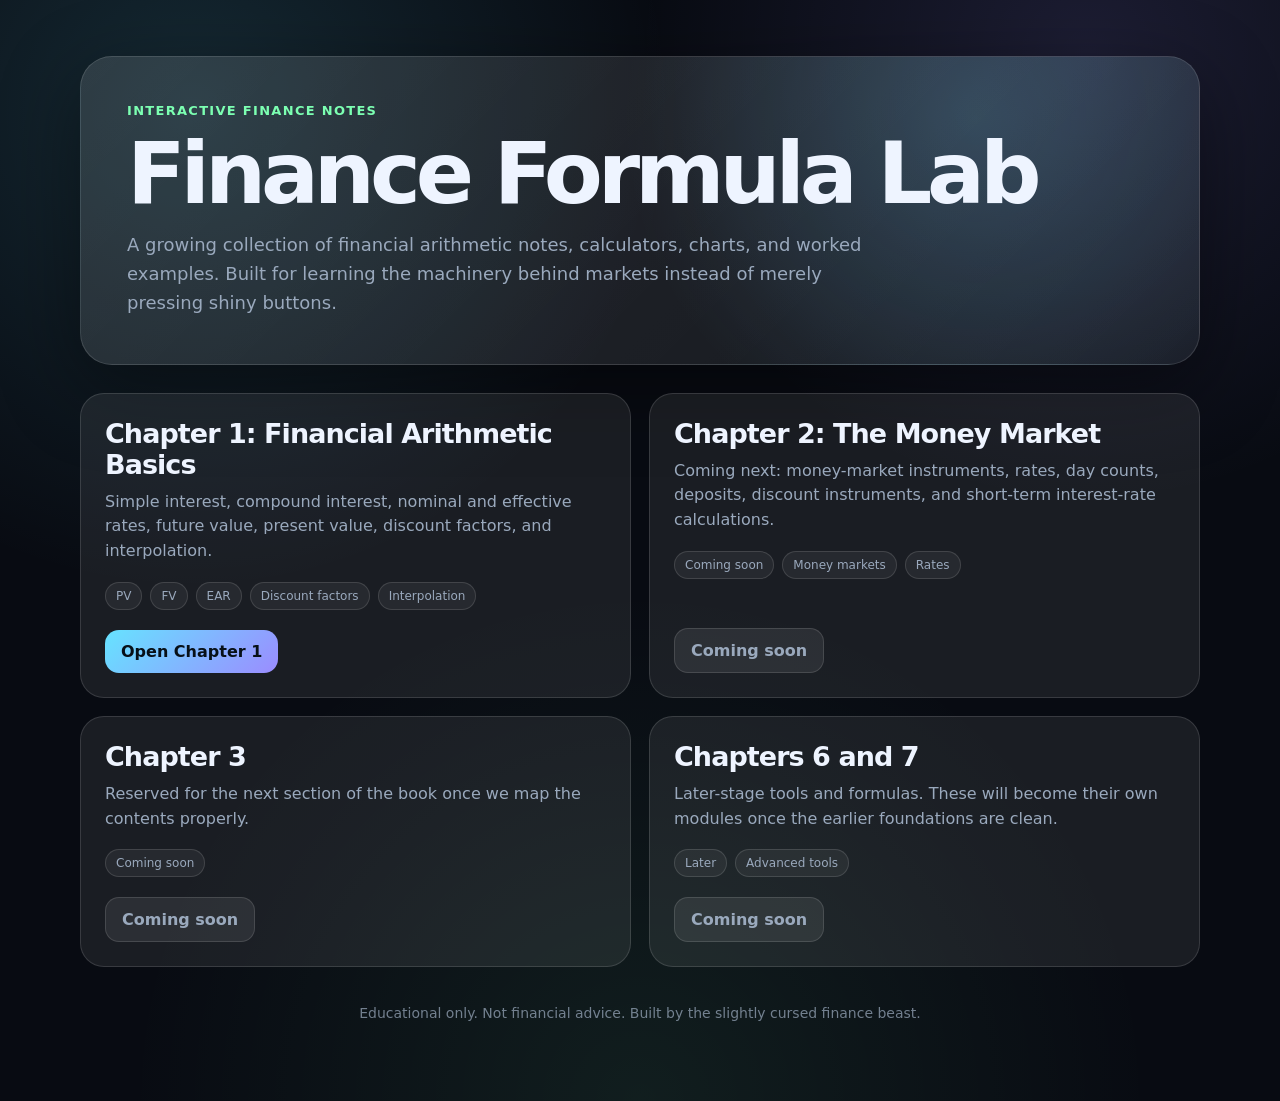
==== commit 6e2ba725: "Update index.html" ====
--- a/index.html
+++ b/index.html
@@ -3,842 +3,260 @@
 <head>
   <meta charset="utf-8" />
   <meta name="viewport" content="width=device-width, initial-scale=1" />
-  <title>Finance Formula Lab | Chapter 1</title>
-  <meta name="description" content="Interactive Chapter 1 finance arithmetic notes and calculators." />
+  <title>Finance Formula Lab</title>
+  <meta name="description" content="Interactive finance formula calculators and notes." />
 
   <style>
     :root {
       --bg: #080b12;
       --panel: rgba(255,255,255,0.075);
-      --panel-2: rgba(255,255,255,0.11);
-      --panel-3: rgba(255,255,255,0.16);
+      --panel-2: rgba(255,255,255,0.12);
       --text: #eef4ff;
       --muted: #9aa9bd;
-      --faint: #65758b;
       --line: rgba(255,255,255,0.13);
       --blue: #66e3ff;
       --violet: #9b8cff;
-      --green: #7CFFB2;
+      --green: #7cffb2;
       --gold: #ffd166;
-      --red: #ff6b7a;
-      --shadow: 0 20px 70px rgba(0,0,0,0.45);
       --radius: 24px;
-      --mono: ui-monospace, SFMono-Regular, Menlo, Monaco, Consolas, "Liberation Mono", monospace;
       --sans: Inter, ui-sans-serif, system-ui, -apple-system, BlinkMacSystemFont, "Segoe UI", sans-serif;
     }
 
-    * { box-sizing: border-box; }
-    html { scroll-behavior: smooth; }
+    * {
+      box-sizing: border-box;
+    }
+
     body {
       margin: 0;
+      min-height: 100vh;
       font-family: var(--sans);
       background:
-        radial-gradient(circle at 10% 0%, rgba(102, 227, 255, 0.13), transparent 28rem),
-        radial-gradient(circle at 90% 5%, rgba(155, 140, 255, 0.14), transparent 30rem),
+        radial-gradient(circle at 15% 10%, rgba(102, 227, 255, 0.14), transparent 30rem),
+        radial-gradient(circle at 85% 5%, rgba(155, 140, 255, 0.14), transparent 28rem),
         radial-gradient(circle at 50% 100%, rgba(124, 255, 178, 0.08), transparent 32rem),
         var(--bg);
       color: var(--text);
+    }
+
+    main {
+      width: min(1120px, calc(100% - 40px));
+      margin: 0 auto;
+      padding: 56px 0 80px;
+    }
+
+    .hero {
+      border: 1px solid var(--line);
+      background:
+        linear-gradient(135deg, rgba(255,255,255,0.12), rgba(255,255,255,0.055)),
+        radial-gradient(circle at 80% 20%, rgba(102,227,255,.18), transparent 22rem);
+      border-radius: 32px;
+      padding: 46px;
+      box-shadow: 0 24px 80px rgba(0,0,0,0.42);
+    }
+
+    .eyebrow {
+      color: var(--green);
+      font-size: 13px;
+      font-weight: 800;
+      letter-spacing: .1em;
+      text-transform: uppercase;
+      margin-bottom: 16px;
+    }
+
+    h1 {
+      font-size: clamp(42px, 7vw, 86px);
+      line-height: .92;
+      letter-spacing: -0.06em;
+      margin: 0 0 18px;
+    }
+
+    .hero p {
+      max-width: 760px;
+      color: var(--muted);
+      font-size: 18px;
+      line-height: 1.6;
+      margin: 0;
+    }
+
+    .grid {
+      display: grid;
+      grid-template-columns: repeat(12, 1fr);
+      gap: 18px;
+      margin-top: 28px;
+    }
+
+    .card {
+      grid-column: span 6;
+      border: 1px solid var(--line);
+      background: var(--panel);
+      border-radius: var(--radius);
+      padding: 24px;
+      min-height: 210px;
+      display: flex;
+      flex-direction: column;
+      justify-content: space-between;
+      transition: transform .15s ease, background .15s ease, border-color .15s ease;
+    }
+
+    .card:hover {
+      transform: translateY(-3px);
+      background: var(--panel-2);
+      border-color: rgba(102,227,255,0.35);
+    }
+
+    .card h2 {
+      font-size: 27px;
+      letter-spacing: -0.035em;
+      margin: 0 0 10px;
+    }
+
+    .card p {
+      color: var(--muted);
       line-height: 1.55;
-    }
-
-    a { color: inherit; text-decoration: none; }
-    .shell { min-height: 100vh; display: grid; grid-template-columns: 290px 1fr; }
-    .sidebar {
-      position: sticky;
-      top: 0;
-      height: 100vh;
-      padding: 28px 22px;
-      border-right: 1px solid var(--line);
-      background: rgba(8, 11, 18, 0.72);
-      backdrop-filter: blur(22px);
-      overflow-y: auto;
-    }
-
-    .brand {
+      margin: 0;
+    }
+
+    .tag-row {
       display: flex;
+      flex-wrap: wrap;
+      gap: 8px;
+      margin-top: 18px;
+    }
+
+    .tag {
+      font-size: 12px;
+      color: var(--muted);
+      border: 1px solid var(--line);
+      background: rgba(255,255,255,0.055);
+      padding: 6px 10px;
+      border-radius: 999px;
+    }
+
+    .button {
+      display: inline-flex;
       align-items: center;
-      gap: 12px;
-      margin-bottom: 26px;
-    }
-    .logo {
-      width: 44px;
-      height: 44px;
-      display: grid;
-      place-items: center;
+      justify-content: center;
+      width: fit-content;
+      margin-top: 20px;
+      padding: 12px 16px;
       border-radius: 14px;
       background: linear-gradient(135deg, var(--blue), var(--violet));
       color: #071018;
       font-weight: 900;
-      box-shadow: 0 10px 30px rgba(102,227,255,0.18);
-    }
-    .brand h1 { font-size: 16px; line-height: 1.15; margin: 0; }
-    .brand span { display: block; color: var(--muted); font-size: 12px; margin-top: 3px; }
-
-    .search {
-      width: 100%;
-      padding: 12px 13px;
-      border-radius: 14px;
-      border: 1px solid var(--line);
-      background: rgba(255,255,255,0.07);
-      color: var(--text);
-      outline: none;
-      margin-bottom: 18px;
-    }
-    .search::placeholder { color: var(--faint); }
-
-    .nav-title {
-      font-size: 11px;
-      color: var(--faint);
-      text-transform: uppercase;
-      letter-spacing: .14em;
-      margin: 18px 0 8px;
-    }
-    .nav {
-      display: grid;
-      gap: 6px;
-    }
-    .nav a {
-      color: var(--muted);
-      padding: 8px 10px;
-      border-radius: 12px;
+      text-decoration: none;
+    }
+
+    .button.disabled {
+      background: rgba(255,255,255,0.08);
+      color: var(--muted);
+      border: 1px solid var(--line);
+      cursor: not-allowed;
+    }
+
+    .footer {
+      margin-top: 38px;
+      color: rgba(154,169,189,0.72);
       font-size: 14px;
-    }
-    .nav a:hover,
-    .nav a.active {
-      background: rgba(255,255,255,0.09);
-      color: var(--text);
-    }
-
-    main {
-      padding: 34px 44px 80px;
-      max-width: 1240px;
-      width: 100%;
-      margin: 0 auto;
-    }
-
-    .hero {
-      padding: 42px;
-      border: 1px solid var(--line);
-      background:
-        linear-gradient(135deg, rgba(255,255,255,0.12), rgba(255,255,255,0.055)),
-        radial-gradient(circle at 80% 20%, rgba(102,227,255,.18), transparent 22rem);
-      border-radius: calc(var(--radius) + 8px);
-      box-shadow: var(--shadow);
-      position: relative;
-      overflow: hidden;
-    }
-    .hero::after {
-      content: "";
-      position: absolute;
-      width: 340px;
-      height: 340px;
-      border-radius: 999px;
-      background: radial-gradient(circle, rgba(255,209,102,.16), transparent 68%);
-      right: -130px;
-      top: -110px;
-      pointer-events: none;
-    }
-    .eyebrow {
-      display: inline-flex;
-      gap: 8px;
-      align-items: center;
-      color: var(--green);
-      font-size: 13px;
-      font-weight: 700;
-      letter-spacing: .08em;
-      text-transform: uppercase;
-      margin-bottom: 16px;
-    }
-    .hero h2 {
-      font-size: clamp(34px, 5vw, 68px);
-      margin: 0 0 14px;
-      line-height: .96;
-      letter-spacing: -0.055em;
-    }
-    .hero p {
-      max-width: 760px;
-      color: var(--muted);
-      font-size: 18px;
-      margin: 0;
-    }
-    .hero-actions {
-      display: flex;
-      gap: 12px;
-      flex-wrap: wrap;
-      margin-top: 28px;
-    }
-    .button {
-      border: 1px solid var(--line);
-      background: rgba(255,255,255,0.09);
-      padding: 12px 16px;
-      border-radius: 14px;
-      color: var(--text);
-      font-weight: 800;
-      cursor: pointer;
-      transition: transform .15s ease, background .15s ease;
-    }
-    .button:hover { transform: translateY(-1px); background: rgba(255,255,255,0.14); }
-    .button.primary {
-      background: linear-gradient(135deg, var(--blue), var(--violet));
-      color: #071018;
-      border-color: transparent;
-    }
-
-    .section {
-      margin-top: 34px;
-      padding-top: 8px;
-    }
-    .section h3 {
-      font-size: 30px;
-      margin: 0 0 14px;
-      letter-spacing: -0.03em;
-    }
-    .grid {
-      display: grid;
-      grid-template-columns: repeat(12, 1fr);
-      gap: 18px;
-    }
-    .card {
-      grid-column: span 6;
-      border: 1px solid var(--line);
-      background: var(--panel);
-      border-radius: var(--radius);
-      padding: 22px;
-      box-shadow: 0 16px 44px rgba(0,0,0,0.22);
-    }
-    .card.full { grid-column: 1 / -1; }
-    .card.third { grid-column: span 4; }
-    .card h4 {
-      font-size: 21px;
-      margin: 0 0 8px;
-      letter-spacing: -0.02em;
-    }
-    .card p { color: var(--muted); margin: 0 0 12px; }
-    .formula {
-      font-family: var(--mono);
-      background: rgba(0,0,0,0.28);
-      border: 1px solid rgba(255,255,255,0.12);
-      border-radius: 16px;
-      padding: 14px;
-      color: #f7fbff;
-      overflow-x: auto;
-      margin: 14px 0;
-    }
-    .pill-row { display: flex; flex-wrap: wrap; gap: 8px; margin-top: 14px; }
-    .pill {
-      font-size: 12px;
-      color: var(--muted);
-      border: 1px solid var(--line);
-      background: rgba(255,255,255,0.055);
-      padding: 6px 10px;
-      border-radius: 999px;
-    }
-
-    .calc {
-      display: grid;
-      grid-template-columns: minmax(260px, 360px) 1fr;
-      gap: 18px;
-      align-items: stretch;
-    }
-    .inputs {
-      display: grid;
-      gap: 12px;
-    }
-    label {
-      display: grid;
-      gap: 6px;
-      color: var(--muted);
-      font-size: 13px;
-      font-weight: 700;
-    }
-    input {
-      width: 100%;
-      padding: 12px 13px;
-      border-radius: 14px;
-      border: 1px solid var(--line);
-      background: rgba(255,255,255,0.08);
-      color: var(--text);
-      outline: none;
-      font: inherit;
-    }
-    input:focus { border-color: rgba(102,227,255,0.55); box-shadow: 0 0 0 4px rgba(102,227,255,0.08); }
-    .result-panel {
-      border: 1px solid var(--line);
-      background:
-        linear-gradient(135deg, rgba(102,227,255,0.09), rgba(155,140,255,0.08)),
-        rgba(255,255,255,0.055);
-      border-radius: 20px;
-      padding: 18px;
-      min-height: 100%;
-    }
-    .big-number {
-      font-size: clamp(28px, 4vw, 48px);
-      line-height: 1;
-      letter-spacing: -0.04em;
-      margin: 8px 0 6px;
-      font-weight: 900;
-    }
-    .sub-number { color: var(--muted); margin-bottom: 14px; }
-    .mini-grid {
-      display: grid;
-      grid-template-columns: repeat(2, minmax(0,1fr));
-      gap: 10px;
-      margin-top: 14px;
-    }
-    .metric {
-      padding: 12px;
-      border-radius: 16px;
-      background: rgba(0,0,0,0.22);
-      border: 1px solid rgba(255,255,255,0.1);
-    }
-    .metric span { display: block; color: var(--faint); font-size: 12px; }
-    .metric strong { font-size: 18px; }
-
-    svg.chart {
-      width: 100%;
-      height: 260px;
-      display: block;
-      overflow: visible;
-      margin-top: 16px;
-    }
-    .axis { stroke: rgba(255,255,255,0.20); stroke-width: 1; }
-    .gridline { stroke: rgba(255,255,255,0.08); stroke-width: 1; }
-    .line-blue { fill: none; stroke: var(--blue); stroke-width: 3; stroke-linecap: round; stroke-linejoin: round; }
-    .line-green { fill: none; stroke: var(--green); stroke-width: 3; stroke-linecap: round; stroke-linejoin: round; }
-    .line-gold { fill: none; stroke: var(--gold); stroke-width: 3; stroke-linecap: round; stroke-linejoin: round; }
-    .dot { fill: var(--gold); stroke: #0b0f17; stroke-width: 3; }
-    .chart-label { fill: var(--muted); font: 12px var(--sans); }
-
-    table {
-      width: 100%;
-      border-collapse: collapse;
-      margin-top: 12px;
-      overflow: hidden;
-      border-radius: 16px;
-    }
-    th, td {
-      padding: 11px 12px;
-      border-bottom: 1px solid rgba(255,255,255,0.09);
-      text-align: left;
-    }
-    th { color: var(--muted); font-size: 12px; text-transform: uppercase; letter-spacing: .08em; }
-    td { color: var(--text); }
-    tr:last-child td { border-bottom: 0; }
-
-    .note {
-      border-left: 4px solid var(--blue);
-      padding: 12px 14px;
-      background: rgba(102,227,255,0.07);
-      border-radius: 0 16px 16px 0;
-      color: var(--muted);
-    }
-
-    .footer {
-      margin-top: 44px;
-      color: var(--faint);
-      border-top: 1px solid var(--line);
-      padding-top: 20px;
-      font-size: 14px;
-    }
-
-    @media (max-width: 980px) {
-      .shell { grid-template-columns: 1fr; }
-      .sidebar { position: relative; height: auto; }
-      main { padding: 22px; }
-      .card, .card.third { grid-column: 1 / -1; }
-      .calc { grid-template-columns: 1fr; }
+      text-align: center;
+    }
+
+    @media (max-width: 800px) {
+      .card {
+        grid-column: 1 / -1;
+      }
+
+      .hero {
+        padding: 30px;
+      }
     }
   </style>
 </head>
 
 <body>
-  <div class="shell">
-    <aside class="sidebar">
-      <div class="brand">
-        <div class="logo">∑</div>
-        <h1>Finance Formula Lab <span>Chapter 1: Financial Arithmetic Basics</span></h1>
-      </div>
-
-      <input class="search" id="searchBox" placeholder="Search topics..." />
-
-      <div class="nav-title">Chapter 1</div>
-      <nav class="nav" id="nav">
-        <a href="#overview">Overview</a>
-        <a href="#simple-compound">Simple & compound</a>
-        <a href="#nominal-effective">Nominal & effective</a>
-        <a href="#fv-pv">Future & present value</a>
-        <a href="#discount-factors">Discount factors</a>
-        <a href="#interpolation">Interpolation</a>
-        <a href="#glossary">Formula map</a>
-      </nav>
-
-      <div class="nav-title">Calculators</div>
-      <nav class="nav">
-        <a href="#calc-simple-compound">Interest calculator</a>
-        <a href="#calc-effective">Effective rate calculator</a>
-        <a href="#calc-pv">PV calculator</a>
-        <a href="#calc-discount">Discount factor calculator</a>
-        <a href="#calc-interpolation">Interpolation calculator</a>
-      </nav>
-    </aside>
-
-    <main>
-      <section class="hero" id="overview">
-        <div class="eyebrow">🧪 Interactive finance notes</div>
-        <h2>Financial Arithmetic Basics</h2>
-        <p>
-          A clean, interactive Chapter 1 lab for interest, compounding, discounting,
-          present value, future value, discount factors, and interpolation. Notes first,
-          calculators beside them, no spreadsheet goblins chewing the column widths.
-        </p>
-        <div class="hero-actions">
-          <a class="button primary" href="#calc-simple-compound">Start calculating</a>
-          <a class="button" href="#glossary">See formula map</a>
-        </div>
-      </section>
-
-      <section class="section" id="simple-compound" data-topic="simple compound interest">
-        <h3>Simple and compound interest</h3>
-        <div class="grid">
-          <article class="card">
-            <h4>Simple interest</h4>
-            <p>Interest is calculated only on the original principal. The balance grows in a straight line.</p>
-            <div class="formula">A = P(1 + rt)<br>I = Prt</div>
-            <p>For £1,000 at 5% for 3 years, simple interest gives £1,150.</p>
-            <div class="pill-row">
-              <span class="pill">linear growth</span>
-              <span class="pill">no interest-on-interest</span>
-              <span class="pill">quick approximations</span>
-            </div>
-          </article>
-
-          <article class="card">
-            <h4>Compound interest</h4>
-            <p>Interest is calculated on the growing balance. Interest itself starts earning interest.</p>
-            <div class="formula">FV = PV(1 + r)<sup>t</sup><br>FV = PV(1 + r/n)<sup>nt</sup></div>
-            <p>For £1,000 at 5% for 3 years, annual compounding gives about £1,157.63.</p>
-            <div class="pill-row">
-              <span class="pill">curved growth</span>
-              <span class="pill">interest-on-interest</span>
-              <span class="pill">investing engine</span>
-            </div>
-          </article>
-
-          <article class="card full" id="calc-simple-compound">
-            <h4>Calculator: simple vs compound interest</h4>
-            <div class="calc">
-              <div class="inputs">
-                <label>Principal
-                  <input id="sc-principal" type="number" value="1000" step="50">
-                </label>
-                <label>Annual interest rate (%)
-                  <input id="sc-rate" type="number" value="5" step="0.1">
-                </label>
-                <label>Time in years
-                  <input id="sc-years" type="number" value="3" step="0.5">
-                </label>
-                <label>Compounding periods per year
-                  <input id="sc-compounds" type="number" value="1" min="1" step="1">
-                </label>
-              </div>
-              <div class="result-panel">
-                <div class="sub-number">Final amount comparison</div>
-                <div class="mini-grid">
-                  <div class="metric"><span>Simple amount</span><strong id="sc-simple">£0.00</strong></div>
-                  <div class="metric"><span>Compound amount</span><strong id="sc-compound">£0.00</strong></div>
-                  <div class="metric"><span>Difference</span><strong id="sc-diff">£0.00</strong></div>
-                  <div class="metric"><span>Growth edge</span><strong id="sc-edge">0.00%</strong></div>
-                </div>
-                <svg class="chart" id="sc-chart" viewBox="0 0 760 260" role="img" aria-label="Interest growth chart"></svg>
-              </div>
-            </div>
-          </article>
-        </div>
-      </section>
-
-      <section class="section" id="nominal-effective" data-topic="nominal effective rates">
-        <h3>Nominal and effective rates</h3>
-        <div class="grid">
-          <article class="card">
-            <h4>The difference</h4>
-            <p>A nominal rate is the quoted annual rate. The effective annual rate is what actually happens after compounding.</p>
-            <div class="formula">EAR = (1 + r/n)<sup>n</sup> − 1</div>
-            <p>More frequent compounding increases the effective rate.</p>
-          </article>
-
-          <article class="card">
-            <h4>Example</h4>
-            <p>12% nominal compounded monthly:</p>
-            <div class="formula">EAR = (1 + 0.12/12)<sup>12</sup> − 1 ≈ 12.68%</div>
-            <p>The headline says 12%, but the actual annual rate is about 12.68%.</p>
-          </article>
-
-          <article class="card full" id="calc-effective">
-            <h4>Calculator: effective annual rate</h4>
-            <div class="calc">
-              <div class="inputs">
-                <label>Nominal annual rate (%)
-                  <input id="er-rate" type="number" value="12" step="0.1">
-                </label>
-                <label>Compounding periods per year
-                  <input id="er-n" type="number" value="12" min="1" step="1">
-                </label>
-              </div>
-              <div class="result-panel">
-                <div class="sub-number">Effective annual rate</div>
-                <div class="big-number" id="er-output">0.00%</div>
-                <table>
-                  <thead><tr><th>Compounding</th><th>Effective annual rate</th></tr></thead>
-                  <tbody id="er-table"></tbody>
-                </table>
-              </div>
-            </div>
-          </article>
-        </div>
-      </section>
-
-      <section class="section" id="fv-pv" data-topic="future value present value time value of money">
-        <h3>Future value and present value</h3>
-        <div class="grid">
-          <article class="card">
-            <h4>Future value</h4>
-            <p>Future value moves money forward through time.</p>
-            <div class="formula">FV = PV(1 + r)<sup>t</sup></div>
-            <p>It asks: what does money today become later?</p>
-          </article>
-
-          <article class="card">
-            <h4>Present value</h4>
-            <p>Present value discounts money backward through time.</p>
-            <div class="formula">PV = FV / (1 + r)<sup>t</sup></div>
-            <p>It asks: what is future money worth today?</p>
-          </article>
-
-          <article class="card full" id="calc-pv">
-            <h4>Calculator: present value</h4>
-            <div class="calc">
-              <div class="inputs">
-                <label>Future value
-                  <input id="pv-fv" type="number" value="1000" step="50">
-                </label>
-                <label>Annual discount rate (%)
-                  <input id="pv-rate" type="number" value="5" step="0.1">
-                </label>
-                <label>Time in years
-                  <input id="pv-years" type="number" value="3" step="0.5">
-                </label>
-                <label>Compounding periods per year
-                  <input id="pv-n" type="number" value="1" min="1" step="1">
-                </label>
-              </div>
-              <div class="result-panel">
-                <div class="sub-number">Present value</div>
-                <div class="big-number" id="pv-output">£0.00</div>
-                <div class="mini-grid">
-                  <div class="metric"><span>Discount factor</span><strong id="pv-df">0.0000</strong></div>
-                  <div class="metric"><span>Value lost to time</span><strong id="pv-loss">£0.00</strong></div>
-                </div>
-                <svg class="chart" id="pv-chart" viewBox="0 0 760 260" role="img" aria-label="Present value chart"></svg>
-              </div>
-            </div>
-          </article>
-        </div>
-      </section>
-
-      <section class="section" id="discount-factors" data-topic="discount factors">
-        <h3>Discount factors</h3>
-        <div class="grid">
-          <article class="card">
-            <h4>Concept</h4>
-            <p>A discount factor tells us what £1 received in the future is worth today.</p>
-            <div class="formula">DF = 1 / (1 + r)<sup>t</sup><br>PV = FV × DF</div>
-            <p>If the discount factor is 0.8638, then £1 in the future is worth about £0.8638 today.</p>
-          </article>
-
-          <article class="card" id="calc-discount">
-            <h4>Calculator: discount factor</h4>
-            <div class="inputs">
-              <label>Annual discount rate (%)
-                <input id="df-rate" type="number" value="5" step="0.1">
-              </label>
-              <label>Time in years
-                <input id="df-years" type="number" value="3" step="0.5">
-              </label>
-            </div>
-            <div class="result-panel" style="margin-top:14px">
-              <div class="sub-number">Discount factor</div>
-              <div class="big-number" id="df-output">0.0000</div>
-            </div>
-          </article>
-        </div>
-      </section>
-
-      <section class="section" id="interpolation" data-topic="interpolation extrapolation">
-        <h3>Interpolation and extrapolation</h3>
-        <div class="grid">
-          <article class="card">
-            <h4>Concept</h4>
-            <p>Interpolation estimates a value between known data points. Extrapolation estimates outside the known range.</p>
-            <div class="formula">y = y₁ + [(x − x₁)/(x₂ − x₁)](y₂ − y₁)</div>
-            <p>Interpolation is usually safer. Extrapolation assumes the pattern continues beyond the known data.</p>
-          </article>
-
-          <article class="card full" id="calc-interpolation">
-            <h4>Calculator: linear interpolation</h4>
-            <div class="calc">
-              <div class="inputs">
-                <label>x1
-                  <input id="ip-x1" type="number" value="1" step="0.1">
-                </label>
-                <label>x2
-                  <input id="ip-x2" type="number" value="3" step="0.1">
-                </label>
-                <label>x to estimate
-                  <input id="ip-x" type="number" value="2" step="0.1">
-                </label>
-                <label>y1 (%)
-                  <input id="ip-y1" type="number" value="4" step="0.1">
-                </label>
-                <label>y2 (%)
-                  <input id="ip-y2" type="number" value="6" step="0.1">
-                </label>
-              </div>
-              <div class="result-panel">
-                <div class="sub-number">Estimated y</div>
-                <div class="big-number" id="ip-output">0.00%</div>
-                <svg class="chart" id="ip-chart" viewBox="0 0 760 260" role="img" aria-label="Interpolation chart"></svg>
-              </div>
-            </div>
-          </article>
-        </div>
-      </section>
-
-      <section class="section" id="glossary" data-topic="formula map variables chapter">
-        <h3>Formula map</h3>
-        <div class="grid">
-          <article class="card third">
-            <h4>Move money forward</h4>
-            <div class="formula">FV = PV(1 + r)<sup>t</sup></div>
-            <p>Used for investment growth, savings, and compounding.</p>
-          </article>
-          <article class="card third">
-            <h4>Move money backward</h4>
-            <div class="formula">PV = FV / (1 + r)<sup>t</sup></div>
-            <p>Used for discounting, valuation, and cashflow analysis.</p>
-          </article>
-          <article class="card third">
-            <h4>Convert quote to reality</h4>
-            <div class="formula">EAR = (1 + r/n)<sup>n</sup> − 1</div>
-            <p>Used to compare rates with different compounding frequencies.</p>
-          </article>
-
-          <article class="card full">
-            <h4>Chapter 1 notes</h4>
-            <table>
-              <thead><tr><th>Topic</th><th>Core idea</th><th>Where it appears</th></tr></thead>
-              <tbody>
-                <tr><td>Simple interest</td><td>Straight-line growth on original principal</td><td>Money markets, quick approximations</td></tr>
-                <tr><td>Compound interest</td><td>Interest earns interest</td><td>Investing, loans, savings, bonds</td></tr>
-                <tr><td>Nominal/effective rates</td><td>Quoted rate vs actual rate after compounding</td><td>Rate comparison, savings, loans</td></tr>
-                <tr><td>Future value</td><td>Value of money at a future date</td><td>Growth projections</td></tr>
-                <tr><td>Present value</td><td>Current value of future money</td><td>Valuation and discounting</td></tr>
-                <tr><td>Discount factors</td><td>Present value of £1 in the future</td><td>Cashflow pricing, yield curves</td></tr>
-                <tr><td>Interpolation</td><td>Estimate between known points</td><td>Missing rates, yield curves, modelling</td></tr>
-              </tbody>
-            </table>
-          </article>
-        </div>
-      </section>
-
-      <div class="footer">
-        Built as a learning lab. Educational only, not financial advice. No real-money goblins allowed without adult supervision and proper legality.
-      </div>
-    </main>
-  </div>
-
-  <script>
-    const money = new Intl.NumberFormat("en-GB", { style: "currency", currency: "GBP" });
-    const pct = (x, dp = 2) => `${(x * 100).toFixed(dp)}%`;
-    const num = (id) => Number(document.getElementById(id).value || 0);
-
-    function pointsToPath(points, w=700, h=200, pad=30) {
-      const xs = points.map(p => p.x), ys = points.map(p => p.y);
-      const minX = Math.min(...xs), maxX = Math.max(...xs);
-      const minY = Math.min(...ys), maxY = Math.max(...ys);
-      const spanX = maxX - minX || 1;
-      const spanY = maxY - minY || 1;
-      return points.map((p, i) => {
-        const x = pad + ((p.x - minX) / spanX) * (w - pad * 2);
-        const y = pad + (1 - ((p.y - minY) / spanY)) * (h - pad * 2);
-        return `${i === 0 ? "M" : "L"} ${x.toFixed(2)} ${y.toFixed(2)}`;
-      }).join(" ");
-    }
-
-    function drawLineChart(svgId, series, labels = {}) {
-      const svg = document.getElementById(svgId);
-      const w = 760, h = 260, pad = 42;
-      const all = series.flatMap(s => s.points);
-      const xs = all.map(p => p.x), ys = all.map(p => p.y);
-      const minX = Math.min(...xs), maxX = Math.max(...xs);
-      const minY = Math.min(...ys), maxY = Math.max(...ys);
-      const safeSpanY = (maxY - minY) || 1;
-
-      function sx(x) { return pad + ((x - minX) / ((maxX - minX) || 1)) * (w - pad * 2); }
-      function sy(y) { return pad + (1 - ((y - minY) / safeSpanY)) * (h - pad * 2); }
-
-      let html = "";
-      for (let i = 0; i <= 4; i++) {
-        const y = pad + i * ((h - pad * 2) / 4);
-        html += `<line class="gridline" x1="${pad}" y1="${y}" x2="${w-pad}" y2="${y}"></line>`;
-      }
-      html += `<line class="axis" x1="${pad}" y1="${h-pad}" x2="${w-pad}" y2="${h-pad}"></line>`;
-      html += `<line class="axis" x1="${pad}" y1="${pad}" x2="${pad}" y2="${h-pad}"></line>`;
-
-      for (const s of series) {
-        const d = s.points.map((p, i) => `${i ? "L" : "M"} ${sx(p.x).toFixed(2)} ${sy(p.y).toFixed(2)}`).join(" ");
-        html += `<path class="${s.className}" d="${d}"></path>`;
-      }
-
-      if (labels.x) html += `<text class="chart-label" x="${w/2}" y="${h-6}" text-anchor="middle">${labels.x}</text>`;
-      if (labels.y) html += `<text class="chart-label" x="8" y="${h/2}" transform="rotate(-90 8 ${h/2})" text-anchor="middle">${labels.y}</text>`;
-
-      svg.innerHTML = html;
-    }
-
-    function drawInterpolationChart() {
-      const x1 = num("ip-x1"), x2 = num("ip-x2"), x = num("ip-x");
-      const y1 = num("ip-y1"), y2 = num("ip-y2");
-      const y = y1 + ((x - x1) / (x2 - x1 || 1)) * (y2 - y1);
-      document.getElementById("ip-output").textContent = `${y.toFixed(2)}%`;
-
-      const svg = document.getElementById("ip-chart");
-      const w = 760, h = 260, pad = 50;
-      const minX = Math.min(x1, x2, x), maxX = Math.max(x1, x2, x);
-      const minY = Math.min(y1, y2, y), maxY = Math.max(y1, y2, y);
-      const sx = val => pad + ((val - minX) / ((maxX - minX) || 1)) * (w - pad*2);
-      const sy = val => pad + (1 - ((val - minY) / ((maxY - minY) || 1))) * (h - pad*2);
-
-      svg.innerHTML = `
-        <line class="axis" x1="${pad}" y1="${h-pad}" x2="${w-pad}" y2="${h-pad}"></line>
-        <line class="axis" x1="${pad}" y1="${pad}" x2="${pad}" y2="${h-pad}"></line>
-        <path class="line-gold" d="M ${sx(x1)} ${sy(y1)} L ${sx(x2)} ${sy(y2)}"></path>
-        <circle class="dot" cx="${sx(x1)}" cy="${sy(y1)}" r="7"></circle>
-        <circle class="dot" cx="${sx(x2)}" cy="${sy(y2)}" r="7"></circle>
-        <circle class="dot" cx="${sx(x)}" cy="${sy(y)}" r="8"></circle>
-        <text class="chart-label" x="${sx(x)}" y="${sy(y)-14}" text-anchor="middle">estimate: ${y.toFixed(2)}%</text>
-        <text class="chart-label" x="${w/2}" y="${h-6}" text-anchor="middle">x value</text>
-        <text class="chart-label" x="10" y="${h/2}" transform="rotate(-90 10 ${h/2})" text-anchor="middle">y value</text>
-      `;
-    }
-
-    function updateSimpleCompound() {
-      const P = num("sc-principal");
-      const r = num("sc-rate") / 100;
-      const t = num("sc-years");
-      const n = Math.max(num("sc-compounds"), 1);
-
-      const simple = P * (1 + r * t);
-      const compound = P * Math.pow(1 + r / n, n * t);
-      const diff = compound - simple;
-
-      document.getElementById("sc-simple").textContent = money.format(simple);
-      document.getElementById("sc-compound").textContent = money.format(compound);
-      document.getElementById("sc-diff").textContent = money.format(diff);
-      document.getElementById("sc-edge").textContent = pct(diff / simple);
-
-      const steps = Math.max(2, Math.ceil(t * 4));
-      const simplePts = [], compPts = [];
-      for (let i = 0; i <= steps; i++) {
-        const year = (t / steps) * i;
-        simplePts.push({ x: year, y: P * (1 + r * year) });
-        compPts.push({ x: year, y: P * Math.pow(1 + r / n, n * year) });
-      }
-      drawLineChart("sc-chart", [
-        { points: simplePts, className: "line-blue" },
-        { points: compPts, className: "line-green" }
-      ], { x: "time", y: "amount" });
-    }
-
-    function updateEffectiveRate() {
-      const r = num("er-rate") / 100;
-      const n = Math.max(num("er-n"), 1);
-      const ear = Math.pow(1 + r/n, n) - 1;
-      document.getElementById("er-output").textContent = pct(ear);
-
-      const options = [
-        ["Annually", 1],
-        ["Semi-annually", 2],
-        ["Quarterly", 4],
-        ["Monthly", 12],
-        ["Daily", 365]
-      ];
-      document.getElementById("er-table").innerHTML = options.map(([name, periods]) => {
-        const value = Math.pow(1 + r/periods, periods) - 1;
-        return `<tr><td>${name}</td><td>${pct(value)}</td></tr>`;
-      }).join("");
-    }
-
-    function updatePV() {
-      const FV = num("pv-fv");
-      const r = num("pv-rate") / 100;
-      const t = num("pv-years");
-      const n = Math.max(num("pv-n"), 1);
-      const df = 1 / Math.pow(1 + r/n, n*t);
-      const pv = FV * df;
-      document.getElementById("pv-output").textContent = money.format(pv);
-      document.getElementById("pv-df").textContent = df.toFixed(4);
-      document.getElementById("pv-loss").textContent = money.format(FV - pv);
-
-      const steps = Math.max(2, Math.ceil(t * 4));
-      const pts = [];
-      for (let i = 0; i <= steps; i++) {
-        const year = (t / steps) * i;
-        const value = FV / Math.pow(1 + r/n, n*year);
-        pts.push({ x: year, y: value });
-      }
-      drawLineChart("pv-chart", [{ points: pts, className: "line-gold" }], { x: "time discounted back", y: "present value" });
-    }
-
-    function updateDF() {
-      const r = num("df-rate") / 100;
-      const t = num("df-years");
-      const df = 1 / Math.pow(1 + r, t);
-      document.getElementById("df-output").textContent = df.toFixed(4);
-    }
-
-    function updateAll() {
-      updateSimpleCompound();
-      updateEffectiveRate();
-      updatePV();
-      updateDF();
-      drawInterpolationChart();
-    }
-
-    document.querySelectorAll("input").forEach(input => input.addEventListener("input", updateAll));
-    updateAll();
-
-    const navLinks = [...document.querySelectorAll(".nav a")];
-    const sectionIds = navLinks.map(a => a.getAttribute("href")).filter(h => h.startsWith("#"));
-    const observer = new IntersectionObserver((entries) => {
-      entries.forEach(entry => {
-        if (entry.isIntersecting) {
-          navLinks.forEach(a => a.classList.toggle("active", a.getAttribute("href") === `#${entry.target.id}`));
-        }
-      });
-    }, { rootMargin: "-30% 0px -55% 0px" });
-
-    sectionIds.forEach(id => {
-      const el = document.querySelector(id);
-      if (el) observer.observe(el);
-    });
-
-    document.getElementById("searchBox").addEventListener("input", (e) => {
-      const q = e.target.value.trim().toLowerCase();
-      document.querySelectorAll("[data-topic]").forEach(section => {
-        const text = (section.dataset.topic + " " + section.innerText).toLowerCase();
-        section.style.display = !q || text.includes(q) ? "" : "none";
-      });
-    });
-  </script>
+  <main>
+    <section class="hero">
+      <div class="eyebrow">Interactive finance notes</div>
+      <h1>Finance Formula Lab</h1>
+      <p>
+        A growing collection of financial arithmetic notes, calculators, charts, and worked examples.
+        Built for learning the machinery behind markets instead of merely pressing shiny buttons.
+      </p>
+    </section>
+
+    <section class="grid">
+      <article class="card">
+        <div>
+          <h2>Chapter 1: Financial Arithmetic Basics</h2>
+          <p>
+            Simple interest, compound interest, nominal and effective rates, future value,
+            present value, discount factors, and interpolation.
+          </p>
+
+          <div class="tag-row">
+            <span class="tag">PV</span>
+            <span class="tag">FV</span>
+            <span class="tag">EAR</span>
+            <span class="tag">Discount factors</span>
+            <span class="tag">Interpolation</span>
+          </div>
+        </div>
+
+        <a class="button" href="chapter1.html">Open Chapter 1</a>
+      </article>
+
+      <article class="card">
+        <div>
+          <h2>Chapter 2: The Money Market</h2>
+          <p>
+            Coming next: money-market instruments, rates, day counts, deposits, discount instruments,
+            and short-term interest-rate calculations.
+          </p>
+
+          <div class="tag-row">
+            <span class="tag">Coming soon</span>
+            <span class="tag">Money markets</span>
+            <span class="tag">Rates</span>
+          </div>
+        </div>
+
+        <span class="button disabled">Coming soon</span>
+      </article>
+
+      <article class="card">
+        <div>
+          <h2>Chapter 3</h2>
+          <p>
+            Reserved for the next section of the book once we map the contents properly.
+          </p>
+
+          <div class="tag-row">
+            <span class="tag">Coming soon</span>
+          </div>
+        </div>
+
+        <span class="button disabled">Coming soon</span>
+      </article>
+
+      <article class="card">
+        <div>
+          <h2>Chapters 6 and 7</h2>
+          <p>
+            Later-stage tools and formulas. These will become their own modules once the earlier foundations are clean.
+          </p>
+
+          <div class="tag-row">
+            <span class="tag">Later</span>
+            <span class="tag">Advanced tools</span>
+          </div>
+        </div>
+
+        <span class="button disabled">Coming soon</span>
+      </article>
+    </section>
+
+    <div class="footer">
+      Educational only. Not financial advice. Built by the slightly cursed finance beast.
+    </div>
+  </main>
 </body>
 </html>
